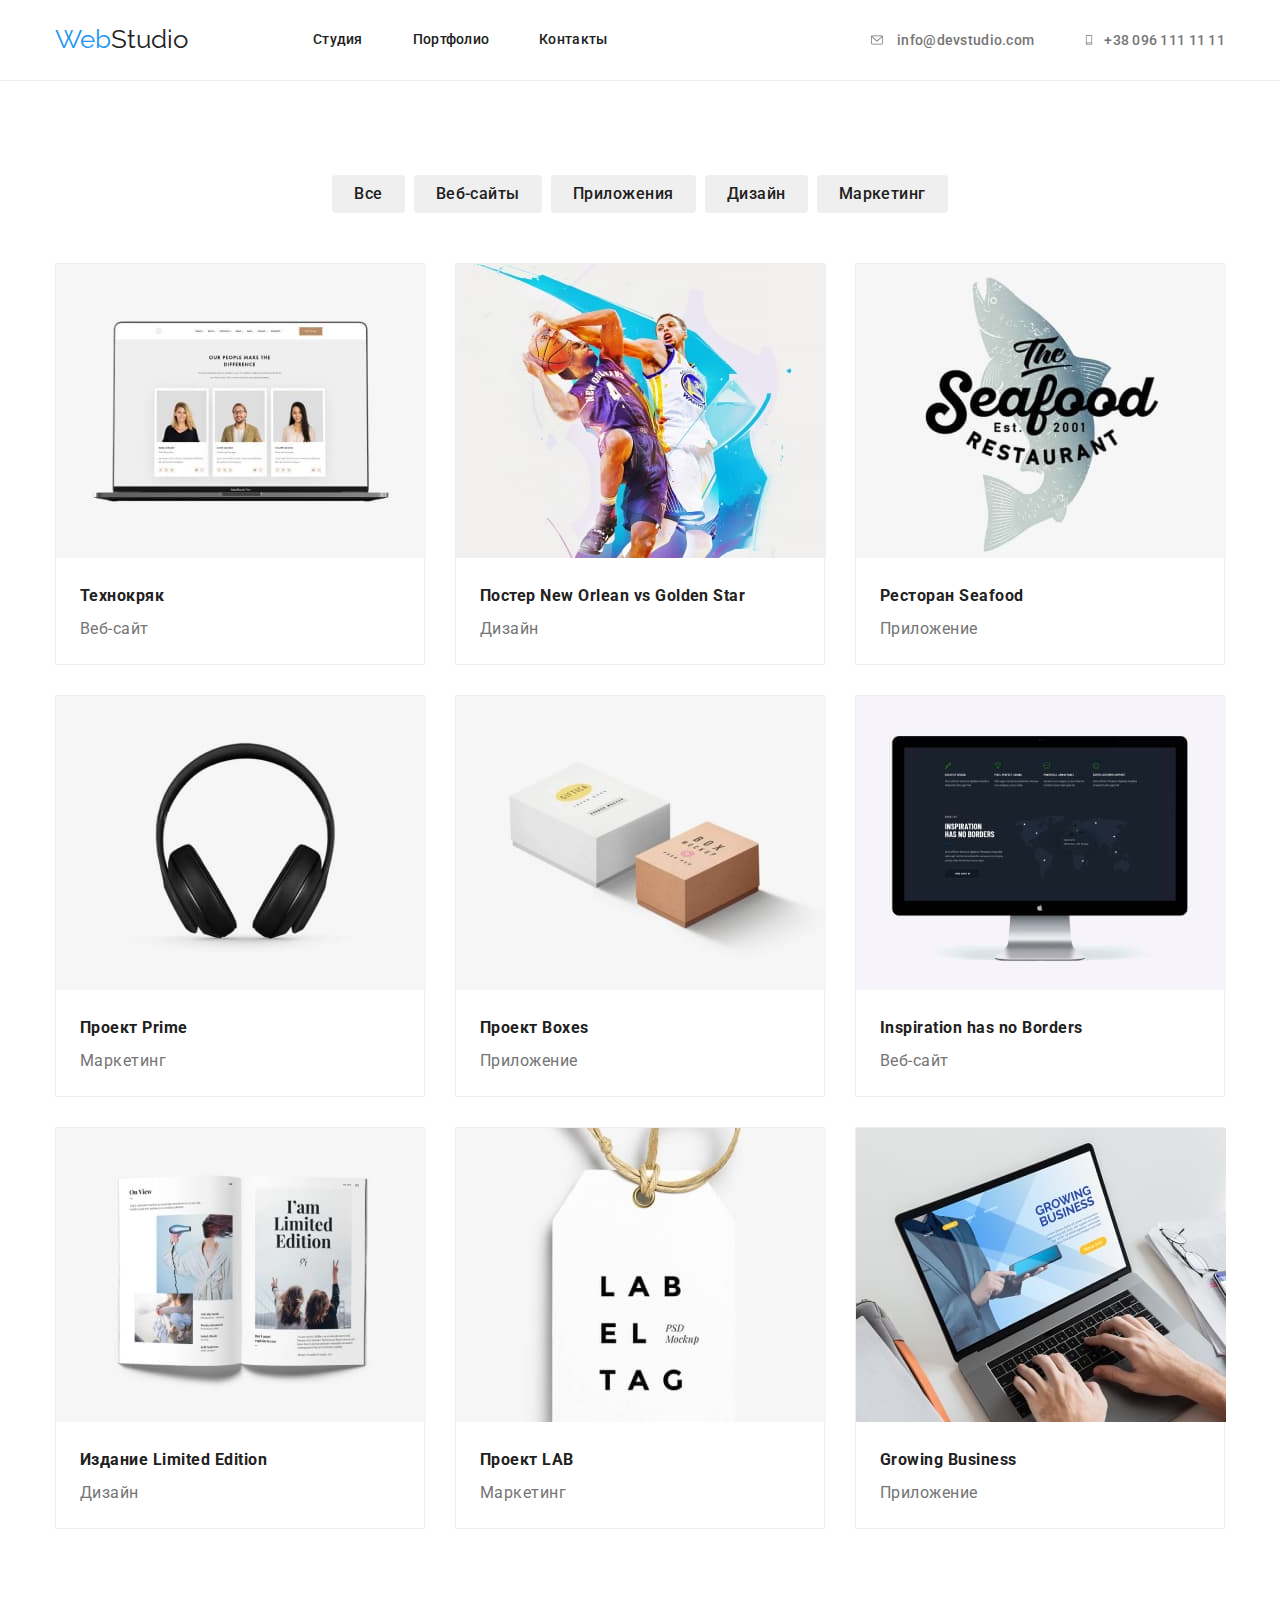
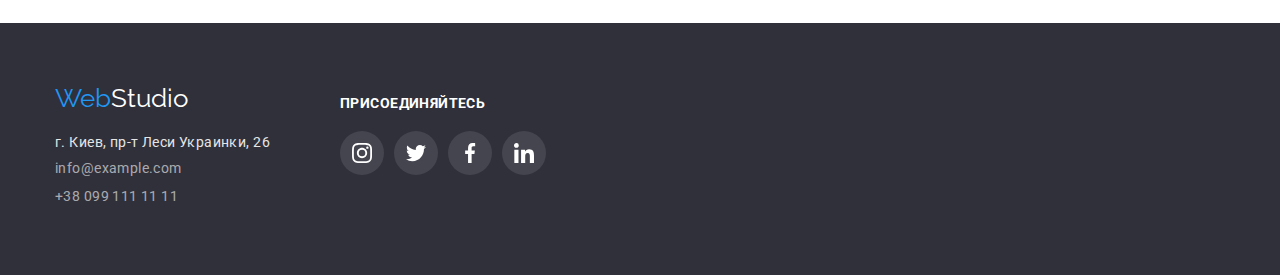
==== portfolio.html @ 3c3ad816 "hw-5 start" ====
<!DOCTYPE html>
<html lang="ru">
  <head>
    <meta charset="UTF-8" />
    <meta name="viewport" content="width=, initial-scale=1.0" />
    <title>WebStudio</title>
    <link rel="preconnect" href="https://fonts.gstatic.com" />
    <link
      href="https://fonts.googleapis.com/css2?family=Raleway:wght@700&family=Roboto:wght@400;500;700;900&display=swap"
      rel="stylesheet"
    />
    <link
      rel="stylesheet"
      href="https://cdnjs.cloudflare.com/ajax/libs/modern-normalize/1.0.0/modern-normalize.min.css"
    />
    <link rel="stylesheet" href="./css/style.css" />
  </head>

  <body>
    <header>
      <div class="container">
        <nav class="header-nav">
          <a class="logo" href="./">Web<span class="studio">Studio</span></a>
          <ul class="header-links">
            <li class="nav-item"><a href="./index.html">Студия</a></li>
            <li class="nav-item"><a href="./portfolio.html">Портфолио</a></li>
            <li class="nav-item"><a href="#footer-ancor">Контакты</a></li>
          </ul>

          <!-- fedback -->
          <ul class="header-contacts">
            <li>
              <a
                class="header-fedback"
                href="mailto:info@devstudio.com"
                lang="en"
                ><svg class="envelope-icon" height="12" width="16">
                  <use
                    href="./optim-svg/symbol-defs.svg#icon-envelope"
                  ></use></svg
                >info@devstudio.com</a
              >
            </li>
            <li>
              <a class="header-fedback" href="tel:+380961111111"
                ><svg class="smarphone-icon" height="16" width="10">
                  <use
                    href="./optim-svg/symbol-defs.svg#icon-smartphone"
                  ></use></svg
                >+38 096 111 11 11</a
              >
            </li>
          </ul>
        </nav>
      </div>
    </header>

    <main class="hero">
      <section class="portfolio-filter">
        <div class="container">
          <h1 class="invisible">Портфолио</h1>
          <ul class="filter-butons">
            <li class="button-item"><button type="button">Все</button></li>
            <li class="button-item">
              <button type="button">Веб-сайты</button>
            </li>
            <li class="button-item">
              <button type="button">Приложения</button>
            </li>
            <li class="button-item"><button type="button">Дизайн</button></li>
            <li class="button-item">
              <button type="button">Маркетинг</button>
            </li>
          </ul>
        </div>

        <!-- portfolio-items -->
        <div class="container">
          <ul class="portfolio-items">
            <li class="galeria-images">
              <a href="">
                <img
                  src="./pf-images/img1.jpg"
                  width="370"
                  alt="Открытый ноутбук"
                />
                <div class="foto-discription">
                  <h3>Технокряк</h3>
                  <p>Веб-сайт</p>
                </div>
              </a>
            </li>
            <li class="galeria-images">
              <a href="">
                <img
                  src="./pf-images/img2.jpg"
                  width="370"
                  alt="два баскитболистя с мячом"
                />
                <div class="foto-discription">
                  <h3>Постер New Orlean vs Golden Star</h3>
                  <p>Дизайн</p>
                </div>
              </a>
            </li>
            <li class="galeria-images">
              <a href="">
                <img
                  src="./pf-images/img3.jpg"
                  width="370"
                  alt="логотип ресторана "
                />
                <div class="foto-discription">
                  <h3>Ресторан Seafood</h3>
                  <p>Приложение</p>
                </div>
              </a>
            </li>
            <li class="galeria-images">
              <a href="">
                <img src="./pf-images/img4.jpg" width="370" alt="наушники" />
                <div class="foto-discription">
                  <h3>Проект Prime</h3>
                  <p>Маркетинг</p>
                </div>
              </a>
            </li>
            <li class="galeria-images">
              <a href="">
                <img
                  src="./pf-images/img5.jpg"
                  width="370"
                  alt="большая и маленькая
            коробки"
                />
                <div class="foto-discription">
                  <h3>Проект Boxes</h3>
                  <p>Приложение</p>
                </div>
              </a>
            </li>
            <li class="galeria-images">
              <a href="">
                <img src="./pf-images/img6.jpg" width="370" alt="монитор" />
                <div class="foto-discription">
                  <h3>Inspiration has no Borders</h3>
                  <p>Веб-сайт</p>
                </div>
              </a>
            </li>
            <li class="galeria-images">
              <a href="">
                <img src="./pf-images/img7.jpg" width="370" alt="книга" />
                <div class="foto-discription">
                  <h3>Издание Limited Edition</h3>
                  <p>Дизайн</p>
                </div>
              </a>
            </li>
            <li class="galeria-images">
              <a href="">
                <img src="./pf-images/img8.jpg" width="370" alt="бирка" />
                <div class="foto-discription">
                  <h3>Проект LAB</h3>
                  <p>Маркетинг</p>
                </div>
              </a>
            </li>
            <li class="galeria-images">
              <a href="">
                <img
                  src="./pf-images/img9.jpg"
                  width="370"
                  alt="робота за компютером"
                />
                <div class="foto-discription">
                  <h3>Growing Business</h3>
                  <p>Приложение</p>
                </div>
              </a>
            </li>
          </ul>
        </div>
      </section>
    </main>

    <footer>
      <div class="container footer-container">
        <div class="footer-contacts-container">
          <a class="logo-footer" href="./"
            >Web<span class="logo-color">Studio</span></a
          >

          <ul class="footer-fedback">
            <li class="footer-item">
              <address>г. Киев, пр-т Леси Украинки, 26</address>
            </li>
            <li class="footer-item">
              <a href="mailto:info@example.com">info@example.com</a>
            </li>
            <li class="footer-item phone">
              <a href="tel:+380991111111">+38 099 111 11 11</a>
            </li>
          </ul>
        </div>
        <div class="social-container">
          <h3>присоединяйтесь</h3>
          <ul class="footer-socials">
            <li class="social-item">
              <a href="http://www.instagram.com/">
                <div class="social-background">
                  <svg class="footer-icon">
                    <use
                      href="./optim-svg/symbol-defs.svg#icon-instagram"
                    ></use>
                  </svg>
                </div>
              </a>
            </li>
            <li class="social-item">
              <a href="http://twitter.com/?lang=uk">
                <div class="social-background">
                  <svg class="footer-icon">
                    <use href="./optim-svg/symbol-defs.svg#icon-twitter"></use>
                  </svg>
                </div>
              </a>
            </li>
            <li class="social-item">
              <a href="http://facebook.com/">
                <div class="social-background">
                  <svg class="footer-icon">
                    <use href="./optim-svg/symbol-defs.svg#icon-facebook"></use>
                  </svg>
                </div>
              </a>
            </li>
            <li class="social-item">
              <a href="https://www.linkedin.com/">
                <div class="social-background">
                  <svg class="footer-icon">
                    <use href="./optim-svg/symbol-defs.svg#icon-linkedin"></use>
                  </svg>
                </div>
              </a>
            </li>
          </ul>
        </div>
      </div>
    </footer>
  </body>
</html>
---- css/style.css ----
* {
  list-style: none;
  text-decoration: none;
  font-family: "Roboto", sans-serif;
}
/* #ffffff; основний білий колір*/
/* #E5E5E5; білий колір фону*/
/* #F5F4FA; темніший білий вторинний колір фону */
/* #2F303A; сірий фон футтера*/
/* #757575; сірий колір основного тексту*/
/* #212121; чорний колір заголовків та підзаголовків*/
/* #2196F3; блакитний колір акцетів*/

:root {
  --primary-white-color: #ffffff;
  --main-background-color: #e5e5e5;
  --second-background-color: #f5f4fa;
  --dark-background-color: #2f303a;

  --accent-color: #2196f3;

  --main-text-color: #757575;
  --title-text-color: #212121;
  --footer-tel-color: rgba(255, 255, 255, 0.6);
}
/* common */
.container {
  width: 1200px;
  margin-left: auto;
  margin-right: auto;
  padding: 0 15px;
}
h1,
h2,
h3,
p,
ul {
  margin-top: 0;
  margin-bottom: 0;
  padding-left: 0;
}
a {
  text-decoration: none;
  list-style: none;
}
body {
  font-family: Roboto, sans-serif;
  color: var(--main-text-color);
}
button {
  cursor: pointer;
  border-radius: 4px;
}
.invisible {
  position: absolute;
  width: 1px;
  height: 1px;
  margin: -1px;
  border: 0;
  padding: 0;
  white-space: nowrap;
  clip-path: inset(100%);
  clip: rect(0 0 0 0);
  overflow: hidden;
}
/*header logo */
.studio {
  color: var(--title-text-color);
  font-family: Raleway, sans-serif;
}
.logo {
  color: var(--accent-color);
  font-family: Raleway, sans-serif;
  font-size: 26px;
  line-height: 1.2;
  margin-right: 93px;
}
/* header */
header {
  background-color: var(--primary-white-color);
}

.header-nav,
.header-links,
.header-contacts {
  display: flex;
  align-items: center;
}

.header-nav .nav-item .header-fedback {
  padding-top: 32px;
  padding-bottom: 32px;
}

.header-fedback + .header-fedback {
  margin-left: 50px;
}
.header-fedback {
  display: flex;
  align-items: center;
  margin-left: auto;
  fill: var(--main-text-color);
}
.envelope-icon {
  height: 12px;
  width: 16px;
  margin-right: 10px;
}
.smarphone-icon {
  margin-right: 10px;
  height: 16px;
  width: 10px;
}

.header-links {
  padding: 32px;
  font-weight: 500;
  font-size: 14px;
  line-height: 1.14;
  letter-spacing: 0.02em;
  color: var(--title-text-color);
}
.header-links > .nav-item:not(:last-child) {
  margin-right: 50px;
}

.header-links a,
.header-contacts a {
  color: inherit;
}
.header-links a:focus,
.header-links a:hover,
.header-contacts a:focus,
.header-contacts a:hover {
  fill: var(--accent-color);
  color: var(--accent-color);
}
.header-contacts {
  margin-left: auto;
}
/* fedback */
.header-fedback {
  font-style: normal;
  font-weight: 500;
  font-size: 14px;
  line-height: 1.2;
  letter-spacing: 0.02em;
  margin-left: 50px;
  margin-right: auto;
}
.header-links .header-fedback {
  color: var(--main-text-color);
}
.header-links .header-fedback:hover {
  color: var(--accent-color);
}

/* footer */
.footer-container {
  display: flex;
}
.footer-contacts-container {
}
footer {
  background-color: var(--dark-background-color);
}

/* footer logo */
.logo-footer {
  margin-bottom: 20px;
  margin-top: 60px;
  font-size: 26px;
  line-height: 1.2;

  color: var(--accent-color);
  font-family: Raleway, sans-serif;
  display: inline-block;
}
.logo-color {
  color: var(--primary-white-color);
  font-family: Raleway, sans-serif;
}
.footer-fedback a {
  color: rgba(255, 255, 255, 0.6);
  font-size: 14px;
  line-height: 1.2;
  letter-spacing: 0.03em;
}
.footer-fedback .footer-item + .footer-item {
  margin-top: 9px;
}

footer address {
  color: var(--main-background-color);
  font-style: normal;
  font-weight: 400;
  font-size: 14px;
  line-height: 1.2;
  letter-spacing: 0.03em;
}
.social-container {
  margin-left: 70px;
  margin-top: 72px;
}
.social-container h3 {
  font-style: normal;
  font-weight: bold;
  font-size: 14px;
  line-height: 1.2;
  letter-spacing: 0.03em;
  text-transform: uppercase;

  color: var(--primary-white-color);

  letter-spacing: 0.03em;
}
.footer-socials {
  display: flex;
  flex-wrap: wrap;
  align-items: center;
  width: 206px;
  margin-bottom: 100px;
  padding-top: 20px;
}
.social-background:hover {
  background-color: var(--accent-color);
}
.footer-icon {
  display: flex;
  align-items: center;
  fill: var(--primary-white-color);
  width: 20px;
  height: 20px;
}
.social-background {
  background-color: rgba(255, 255, 255, 0.1);
  padding: 12px;
  border-radius: 50%;
}
.social-item:not(:last-child) {
  margin-right: 10px;
}
/* !!!index!!!*/

/* main section */
.h1-span {
  display: block;
}
.main-section {
  padding-top: 200px;
  padding-bottom: 200px;
  background-color: var(--dark-background-color);
  text-align: center;
  letter-spacing: 0.06em;
}
.overlay {
  max-width: 1600px;
  height: 600px;
  margin-left: auto;
  margin-right: auto;
  outline: 1px solid black;
  background-image: url("../optim-backgrounds/overlay\ .jpg");
  background-color: linear-gradient(rgba(47, 48, 58, 0.4));
  background-repeat: no-repeat;
  background-position: center;
  background-size: cover;
}

.main-section h1 {
  width: 696px;
  color: var(--primary-white-color);
  font-weight: 900;
  font-size: 44px;
  line-height: 1.4;
  text-transform: uppercase;
  padding: 0;
  align-items: center;
  margin: 0 auto;
}
/* order a service */
.main-section button {
  background-color: var(--accent-color);
  color: var(--primary-white-color);
  font-size: 16px;
  line-height: 1.8;
  align-items: center;
  text-align: center;
  letter-spacing: 0.06em;
}
.order-button {
  margin-top: 30px;
  padding: 10px 32px;
  font-weight: bold;
  font-size: 16px;
  line-height: 1.8;
  letter-spacing: 0.06em;
}

/* наши приимущества */
.advantages-icon {
  background-color: var(--second-background-color);
  border-radius: 4px;
  padding: 25px 100px;
}
.advantages-icon svg {
  width: 70px;
  height: 70px;
}

.advantages {
  display: flex;
}

.advantages .item + .item {
  margin-left: 30px;
}
.main-discription {
  padding-top: 94px;
  padding-bottom: 94px;
}
.advantages-title {
  margin-top: 30px;
}

.work-images {
  display: flex;
}
.main-discription,
.main-images {
  background-color: var(--primary-white-color);
}
.main-discription h3 {
  color: var(--title-text-color);
  font-weight: 700;
  font-size: 14px;
  line-height: 1.2;
  letter-spacing: 0.03em;
  text-transform: uppercase;
}
.main-discription p {
  color: var(--main-text-color);
  font-size: 14px;
  line-height: 1.7;
  letter-spacing: 0.03em;
}
.advantages-title {
  margin-bottom: 10px;
}

/* work */
.main-images {
  padding-bottom: 94px;
}
.main-images h2 {
  margin-bottom: 50px;
  font-weight: 700;
  font-size: 36px;
  line-height: 1.16;
  text-align: center;
  letter-spacing: 0.03em;

  color: var(--title-text-color);
}
.work-images .item + .item {
  margin-left: 30px;
}

.team-images {
  background-color: var(--second-background-color);
  padding: 94px 0;
}
.team-images h2 {
  color: var(--title-text-color);
  font-weight: 700;
  font-size: 36px;
  line-height: 1.2;
  letter-spacing: 0.03em;
  text-align: center;
  margin-bottom: 50px;
}
/* team */
.team-images h3 {
  color: var(--title-text-color);
  font-weight: 500;
  font-size: 16px;
  line-height: 1.2;
  letter-spacing: 0.03em;
  margin-top: 30px;
}
.team-images p {
  color: var(--main-text-color);
  font-size: 16px;
  line-height: 1.2;
  letter-spacing: 0.03em;
}
.team-units {
  display: flex;
}
.team-units .team-item + .team-item {
  margin-left: 30px;
}
.team-item {
  text-align: center;
  background-color: var(--primary-white-color);
}
.social {
  display: flex;
  fill: #afb1b8;
  padding: 12px;
  border-radius: 50%;
}
.socials {
  display: flex;
  justify-content: center;
  align-items: center;
  padding: 28px 0 42px;
}

.social-radius:not(:last-child) {
  margin-right: 10px;
}
.social-icons {
  height: 20px;
  width: 20px;
}
.social:hover,
.social-radius:hover,
.social-radius:focus {
  background-color: var(--accent-color);
  fill: var(--primary-white-color);
  border-color: var(--accent-color);
}
.link-1,
.link-2,
.link-3 {
  margin-right: 10px;
}

.team-images p {
  margin-top: 10px;
}
/* Постійні клієнти */
.customers {
  display: inline-flex;
  justify-content: center;
  align-items: center;
  margin-bottom: 94px;
}

.partner-logotyp + .partner-logotyp {
  margin-left: 30px;
}
.logotyp {
  display: inline-block;
}

.logotyp {
  box-sizing: border-box;
  height: 90px;
  width: 170px;
  border-radius: 4px;
  border: 1px solid #afb1b8;
  fill: #afb1b8;
}
.logo-1 {
  padding: 20px 63px;
}
.logo-2 {
  padding: 19px 65px;
}
.logo-3 {
  padding: 24px 64px;
}
.logo-4 {
  padding: 24px 45px;
}
.logo-5 {
  padding: 22px 55px;
}
.logo-6 {
  padding: 22px 40px;
}
.logotyp:hover,
.logotyp:focus {
  fill: #2196f3;
  border: 1px solid #2196f3;
}
.regular-customers {
  color: var(--title-text-color);
  font-weight: 700;
  font-size: 36px;
  line-height: 1.2;
  letter-spacing: 0.03em;
  text-align: center;
  margin-bottom: 50px;
  margin-top: 94px;
}
.regular-customers h2 {
  margin-bottom: 50px;
  font-weight: 600;
  font-size: 36px;
  line-height: 1.2;
  text-align: center;
  letter-spacing: 0.03em;
}
/*  portfolio */

.filter-butons {
  display: flex;
  align-items: center;
  margin-bottom: 50px;
  justify-content: center;
}
.filter-butons button {
  padding: 6px 22px;
  border: 0px;
}
.button-item + .button-item {
  margin-left: 9px;
}
.button-item:focus,
.button-item:hover {
  box-shadow: 0px 3px 1px rgba(0, 0, 0, 0.1), 0px 1px 2px rgba(0, 0, 0, 0.08),
    0px 2px 2px rgba(0, 0, 0, 0.12);
}
.galeria-images {
  display: flex;
  align-items: center;
}
.hero {
  background-color: var(--primary-white-color);
  padding: 94px 0;
  border-top: 1px solid #ececec;
}
.portfolio-filter button {
  color: var(--title-text-color);
  font-weight: 500;
  font-size: 16px;
  line-height: 1.6;
  letter-spacing: 0.03em;
}
.portfolio-filter button:focus,
.portfolio-filter button:hover {
  background-color: var(--accent-color);
  color: var(--primary-white-color);
}
/* portfolio-items */
.portfolio-items h3 {
  color: var(--title-text-color);
  font-weight: 700;
  font-size: 16px;
  line-height: 1.8;
  letter-spacing: 0.03em;
}
.portfolio-items p {
  color: var(--main-text-color);
  font-weight: 400;
  font-size: 16px;
  line-height: 1.8;
  letter-spacing: 0.03em;
}
.portfolio-items {
  display: flex;
  flex-wrap: wrap;
}
.galeria-images {
  border: 1px solid #eeeeee;
  width: 370px;
  margin-right: 30px;
  margin-bottom: 30px;
}
.galeria-images:hover,
.galeria-images:focus {
  box-shadow: 0px 1px 1px rgba(0, 0, 0, 0.12), 0px 4px 4px rgba(0, 0, 0, 0.06),
    1px 4px 6px rgba(0, 0, 0, 0.16);
}
.galeria-images:nth-child(3n) {
  margin-right: 0;
}
.galeria-images:nth-last-child(-n + 3) {
  margin-bottom: 0px;
}
.foto-discription {
  padding: 20px 24px;
}
.foto-discription h3 {
  margin-bottom: 4px;
}
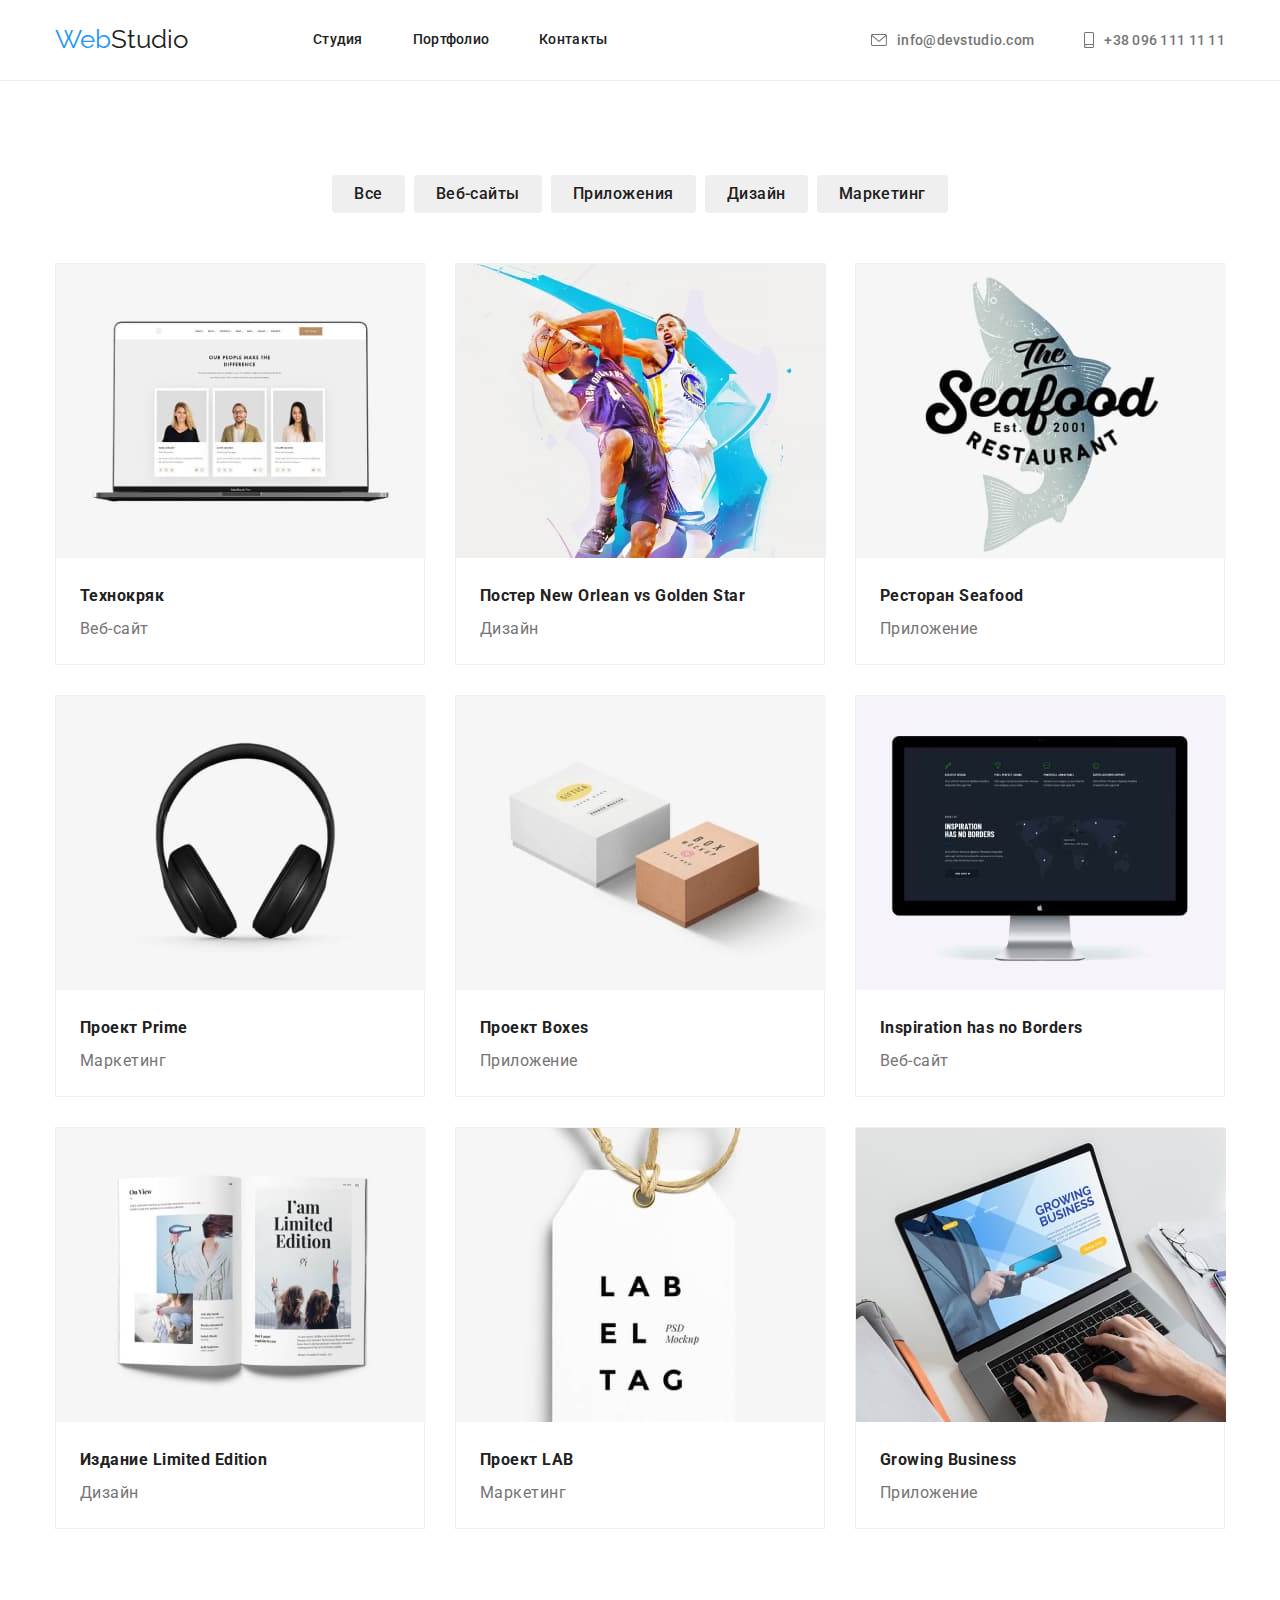
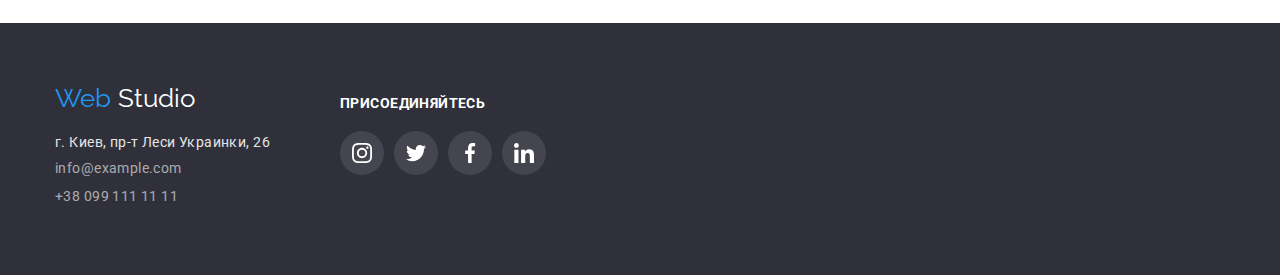
==== commit f6340480: "start home work 5 fixed" ====
--- a/portfolio.html
+++ b/portfolio.html
@@ -30,25 +30,20 @@
           <!-- fedback -->
           <ul class="header-contacts">
             <li>
-              <a
-                class="header-fedback"
-                href="mailto:info@devstudio.com"
-                lang="en"
-                ><svg class="envelope-icon" height="12" width="16">
-                  <use
-                    href="./optim-svg/symbol-defs.svg#icon-envelope"
-                  ></use></svg
-                >info@devstudio.com</a
-              >
+              <a class="header-fedback" href="mailto:info@devstudio.com">
+                <svg class="envelope-icon" height="12" width="16">
+                  <use href="./optim-svg/symbol-defs.svg#icon-envelope"></use>
+                </svg>
+                info@devstudio.com
+              </a>
             </li>
             <li>
-              <a class="header-fedback" href="tel:+380961111111"
-                ><svg class="smarphone-icon" height="16" width="10">
-                  <use
-                    href="./optim-svg/symbol-defs.svg#icon-smartphone"
-                  ></use></svg
-                >+38 096 111 11 11</a
-              >
+              <a class="header-fedback" href="tel:+380961111111">
+                <svg class="smarphone-icon" height="16" width="10">
+                  <use href="./optim-svg/symbol-defs.svg#icon-smartphone"></use>
+                </svg>
+                +38 096 111 11 11
+              </a>
             </li>
           </ul>
         </nav>
@@ -95,7 +90,7 @@
                 <img
                   src="./pf-images/img2.jpg"
                   width="370"
-                  alt="два баскитболистя с мячом"
+                  alt="два баскетболиста с мячом"
                 />
                 <div class="foto-discription">
                   <h3>Постер New Orlean vs Golden Star</h3>
@@ -130,8 +125,7 @@
                 <img
                   src="./pf-images/img5.jpg"
                   width="370"
-                  alt="большая и маленькая
-            коробки"
+                  alt="большая и маленькая коробки"
                 />
                 <div class="foto-discription">
                   <h3>Проект Boxes</h3>
@@ -187,19 +181,19 @@
     <footer>
       <div class="container footer-container">
         <div class="footer-contacts-container">
-          <a class="logo-footer" href="./"
-            >Web<span class="logo-color">Studio</span></a
-          >
-
+          <a class="logo-footer" href="./">
+            Web
+            <span class="logo-color"> Studio </span>
+          </a>
           <ul class="footer-fedback">
             <li class="footer-item">
               <address>г. Киев, пр-т Леси Украинки, 26</address>
             </li>
             <li class="footer-item">
-              <a href="mailto:info@example.com">info@example.com</a>
+              <a href="mailto:info@example.com"> info@example.com </a>
             </li>
             <li class="footer-item phone">
-              <a href="tel:+380991111111">+38 099 111 11 11</a>
+              <a href="tel:+380991111111"> +38 099 111 11 11 </a>
             </li>
           </ul>
         </div>
--- a/css/style.css
+++ b/css/style.css
@@ -91,8 +91,7 @@
   padding-top: 32px;
   padding-bottom: 32px;
 }
-
-.header-fedback + .header-fedback {
+.nav-item .header-fedback + .header-fedback {
   margin-left: 50px;
 }
 .header-fedback {
@@ -102,8 +101,6 @@
   fill: var(--main-text-color);
 }
 .envelope-icon {
-  height: 12px;
-  width: 16px;
   margin-right: 10px;
 }
 .smarphone-icon {
@@ -222,6 +219,7 @@
   margin-bottom: 100px;
   padding-top: 20px;
 }
+.social-background:focus,
 .social-background:hover {
   background-color: var(--accent-color);
 }
@@ -249,7 +247,6 @@
 .main-section {
   padding-top: 200px;
   padding-bottom: 200px;
-  background-color: var(--dark-background-color);
   text-align: center;
   letter-spacing: 0.06em;
 }
@@ -259,8 +256,13 @@
   margin-left: auto;
   margin-right: auto;
   outline: 1px solid black;
-  background-image: url("../optim-backgrounds/overlay\ .jpg");
-  background-color: linear-gradient(rgba(47, 48, 58, 0.4));
+
+  background-image: linear-gradient(
+      to right,
+      rgba(0, 0, 0),
+      rgba(38, 38, 43, 0.4)
+    ),
+    url("../optim-backgrounds/overlay\ .jpg");
   background-repeat: no-repeat;
   background-position: center;
   background-size: cover;
@@ -424,6 +426,7 @@
   width: 20px;
 }
 .social:hover,
+.social:focus,
 .social-radius:hover,
 .social-radius:focus {
   background-color: var(--accent-color);
@@ -569,8 +572,15 @@
   margin-right: 30px;
   margin-bottom: 30px;
 }
-.galeria-images:hover,
-.galeria-images:focus {
+/* ховає обводку при фокусі в галереї */
+/* .galeria-images:active,
+:hover,
+:focus {
+  outline: 0;
+  outline-offset: 0;
+} */
+.galeria-images a:focus,
+.galeria-images a:hover {
   box-shadow: 0px 1px 1px rgba(0, 0, 0, 0.12), 0px 4px 4px rgba(0, 0, 0, 0.06),
     1px 4px 6px rgba(0, 0, 0, 0.16);
 }
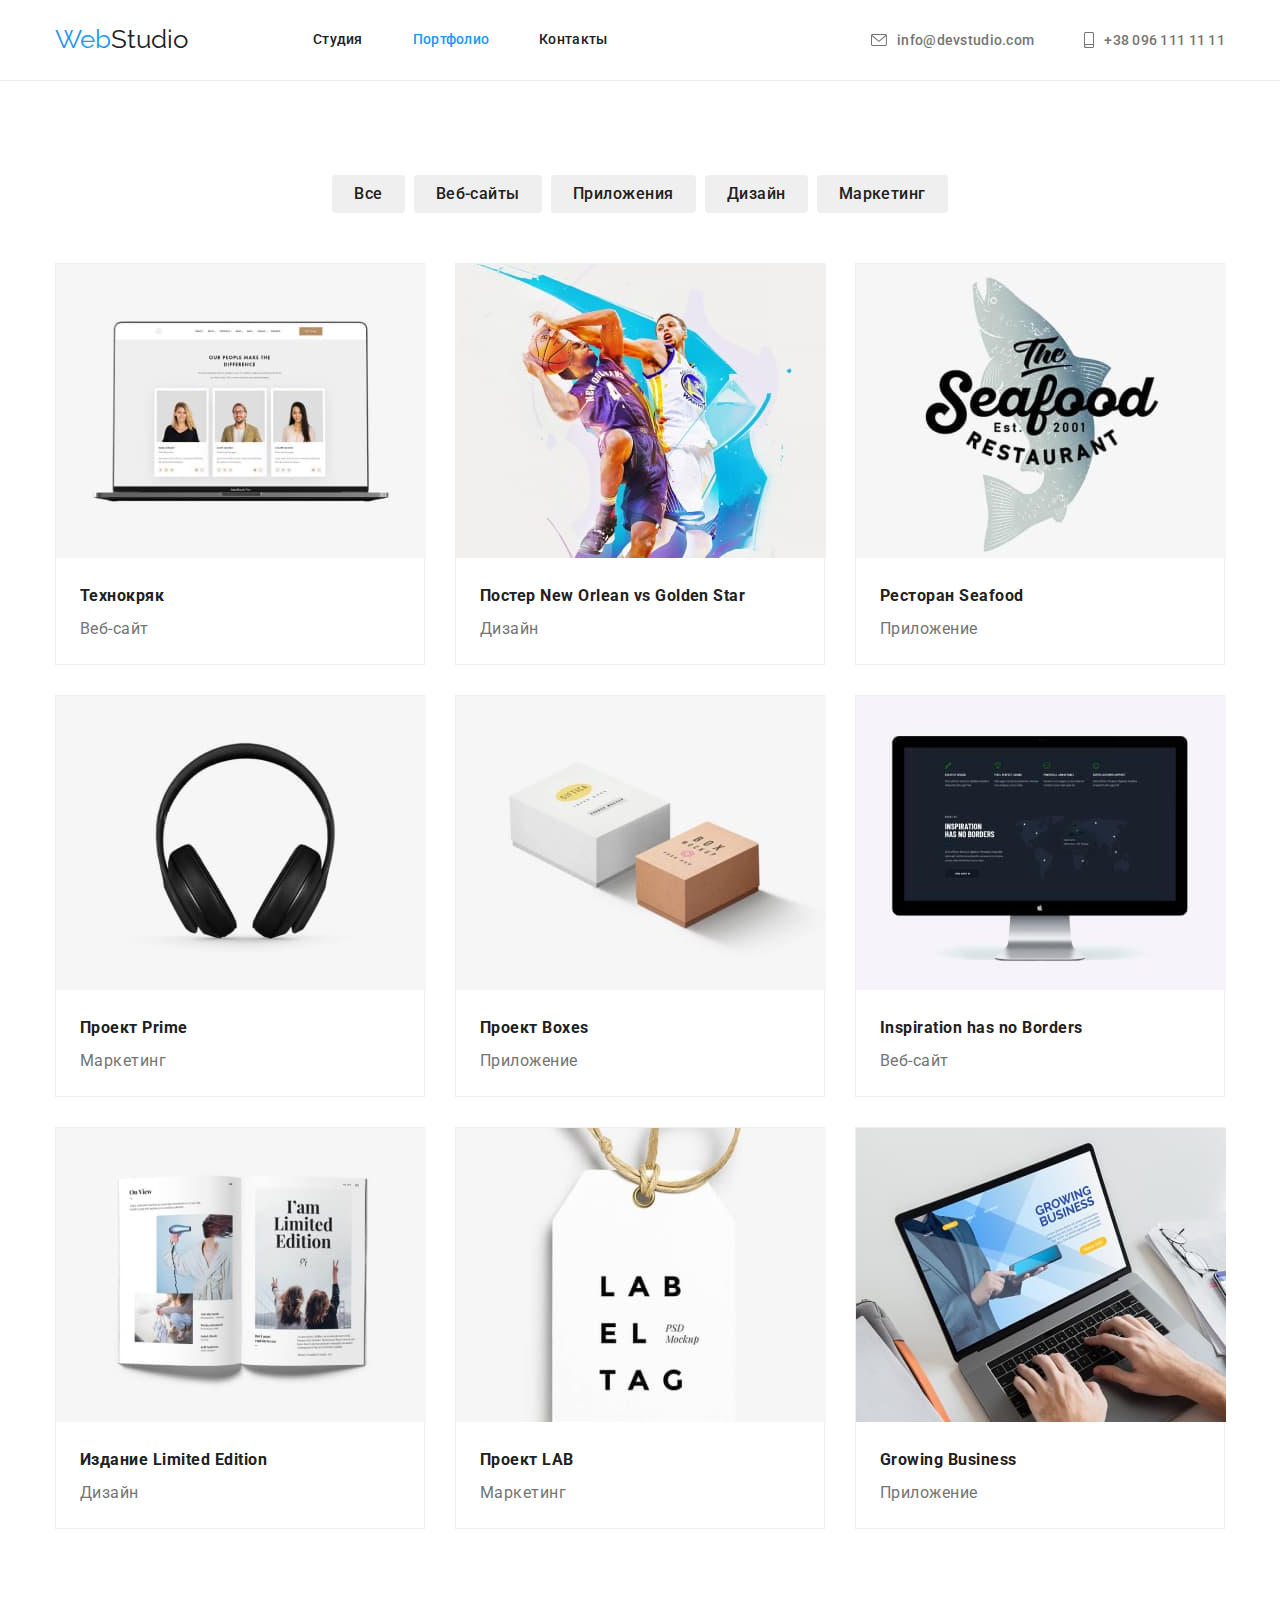
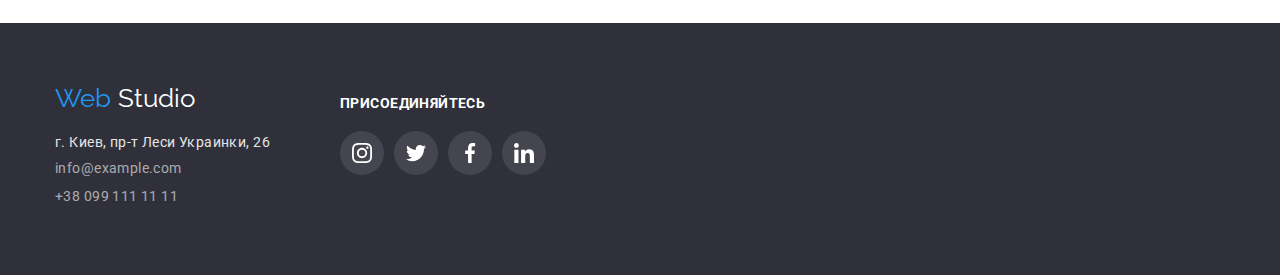
==== commit b0efb330: "hw 5 header header ansmation" ====
--- a/portfolio.html
+++ b/portfolio.html
@@ -22,9 +22,15 @@
         <nav class="header-nav">
           <a class="logo" href="./">Web<span class="studio">Studio</span></a>
           <ul class="header-links">
-            <li class="nav-item"><a href="./index.html">Студия</a></li>
-            <li class="nav-item"><a href="./portfolio.html">Портфолио</a></li>
-            <li class="nav-item"><a href="#footer-ancor">Контакты</a></li>
+            <li class="nav-item">
+              <a class="header-link" href="./index.html">Студия</a>
+            </li>
+            <li class="nav-item curent-link">
+              <a class="header-link" href="./portfolio.html">Портфолио</a>
+            </li>
+            <li class="nav-item">
+              <a class="header-link" href="#footer-ancor">Контакты</a>
+            </li>
           </ul>
 
           <!-- fedback -->
@@ -201,7 +207,7 @@
           <h3>присоединяйтесь</h3>
           <ul class="footer-socials">
             <li class="social-item">
-              <a href="http://www.instagram.com/">
+              <a class="footer-accent" href="http://www.instagram.com/">
                 <div class="social-background">
                   <svg class="footer-icon">
                     <use
@@ -212,7 +218,7 @@
               </a>
             </li>
             <li class="social-item">
-              <a href="http://twitter.com/?lang=uk">
+              <a class="footer-accent" href="http://twitter.com/?lang=uk">
                 <div class="social-background">
                   <svg class="footer-icon">
                     <use href="./optim-svg/symbol-defs.svg#icon-twitter"></use>
@@ -221,7 +227,7 @@
               </a>
             </li>
             <li class="social-item">
-              <a href="http://facebook.com/">
+              <a class="footer-accent" href="http://facebook.com/">
                 <div class="social-background">
                   <svg class="footer-icon">
                     <use href="./optim-svg/symbol-defs.svg#icon-facebook"></use>
@@ -230,7 +236,7 @@
               </a>
             </li>
             <li class="social-item">
-              <a href="https://www.linkedin.com/">
+              <a class="footer-accent" href="https://www.linkedin.com/">
                 <div class="social-background">
                   <svg class="footer-icon">
                     <use href="./optim-svg/symbol-defs.svg#icon-linkedin"></use>
--- a/css/style.css
+++ b/css/style.css
@@ -22,6 +22,9 @@
   --main-text-color: #757575;
   --title-text-color: #212121;
   --footer-tel-color: rgba(255, 255, 255, 0.6);
+
+  --animation-duration: 250ms;
+  --animation-type: linear;
 }
 /* common */
 .container {
@@ -63,6 +66,11 @@
   clip: rect(0 0 0 0);
   overflow: hidden;
 }
+
+/* header */
+header {
+  background-color: var(--primary-white-color);
+}
 /*header logo */
 .studio {
   color: var(--title-text-color);
@@ -75,10 +83,6 @@
   line-height: 1.2;
   margin-right: 93px;
 }
-/* header */
-header {
-  background-color: var(--primary-white-color);
-}
 
 .header-nav,
 .header-links,
@@ -88,12 +92,36 @@
 }
 
 .header-nav .nav-item .header-fedback {
-  padding-top: 32px;
-  padding-bottom: 32px;
+  padding: 52px 0;
 }
 .nav-item .header-fedback + .header-fedback {
   margin-left: 50px;
 }
+.header-link {
+  position: relative;
+  padding: 32px 0;
+}
+.header-link::after {
+  content: "";
+  position: absolute;
+  display: block;
+  width: 100%;
+  bottom: 0;
+  left: 0;
+  border-radius: 2px;
+  height: 4px;
+  opacity: 0;
+  transition: opacity var(--animation-duration) var(--animation-type);
+  background-color: var(--accent-color);
+}
+
+.header-link:hover::after {
+  opacity: 1;
+}
+.curent-link {
+  color: var(--accent-color);
+}
+
 .header-fedback {
   display: flex;
   align-items: center;
@@ -116,6 +144,7 @@
   line-height: 1.14;
   letter-spacing: 0.02em;
   color: var(--title-text-color);
+  transition: color var(--animation-duration) var(--animation-type);
 }
 .header-links > .nav-item:not(:last-child) {
   margin-right: 50px;
@@ -131,6 +160,7 @@
 .header-contacts a:hover {
   fill: var(--accent-color);
   color: var(--accent-color);
+  transition: color var(--animation-duration) var(--animation-type);
 }
 .header-contacts {
   margin-left: auto;
@@ -145,19 +175,12 @@
   margin-left: 50px;
   margin-right: auto;
 }
-.header-links .header-fedback {
-  color: var(--main-text-color);
-}
-.header-links .header-fedback:hover {
-  color: var(--accent-color);
-}
 
 /* footer */
 .footer-container {
   display: flex;
 }
-.footer-contacts-container {
-}
+
 footer {
   background-color: var(--dark-background-color);
 }
@@ -168,7 +191,6 @@
   margin-top: 60px;
   font-size: 26px;
   line-height: 1.2;
-
   color: var(--accent-color);
   font-family: Raleway, sans-serif;
   display: inline-block;
@@ -206,9 +228,7 @@
   line-height: 1.2;
   letter-spacing: 0.03em;
   text-transform: uppercase;
-
   color: var(--primary-white-color);
-
   letter-spacing: 0.03em;
 }
 .footer-socials {
@@ -218,23 +238,25 @@
   width: 206px;
   margin-bottom: 100px;
   padding-top: 20px;
-}
-.social-background:focus,
-.social-background:hover {
-  background-color: var(--accent-color);
-}
-.footer-icon {
-  display: flex;
-  align-items: center;
-  fill: var(--primary-white-color);
-  width: 20px;
-  height: 20px;
 }
 .social-background {
   background-color: rgba(255, 255, 255, 0.1);
   padding: 12px;
   border-radius: 50%;
 }
+
+.footer-accent:hover .social-background,
+.footer-accent:focus .social-background {
+  background-color: var(--accent-color);
+}
+.footer-icon {
+  display: flex;
+  align-items: center;
+  fill: var(--primary-white-color);
+  width: 20px;
+  height: 20px;
+}
+
 .social-item:not(:last-child) {
   margin-right: 10px;
 }
@@ -256,10 +278,10 @@
   margin-left: auto;
   margin-right: auto;
   outline: 1px solid black;
-
+  background: #1d1d1c;
   background-image: linear-gradient(
       to right,
-      rgba(0, 0, 0),
+      rgba(47, 48, 58, 0.4),
       rgba(38, 38, 43, 0.4)
     ),
     url("../optim-backgrounds/overlay\ .jpg");
@@ -447,7 +469,6 @@
   display: inline-flex;
   justify-content: center;
   align-items: center;
-  margin-bottom: 94px;
 }
 
 .partner-logotyp + .partner-logotyp {
@@ -495,8 +516,8 @@
   line-height: 1.2;
   letter-spacing: 0.03em;
   text-align: center;
-  margin-bottom: 50px;
-  margin-top: 94px;
+  padding-bottom: 94px;
+  padding-top: 94px;
 }
 .regular-customers h2 {
   margin-bottom: 50px;
@@ -525,6 +546,9 @@
 .button-item:hover {
   box-shadow: 0px 3px 1px rgba(0, 0, 0, 0.1), 0px 1px 2px rgba(0, 0, 0, 0.08),
     0px 2px 2px rgba(0, 0, 0, 0.12);
+}
+.button-item {
+  transition: color var(--animation-duration) var(--animation-type);
 }
 .galeria-images {
   display: flex;
@@ -573,12 +597,12 @@
   margin-bottom: 30px;
 }
 /* ховає обводку при фокусі в галереї */
-/* .galeria-images:active,
+.galeria-images:active,
 :hover,
 :focus {
   outline: 0;
   outline-offset: 0;
-} */
+}
 .galeria-images a:focus,
 .galeria-images a:hover {
   box-shadow: 0px 1px 1px rgba(0, 0, 0, 0.12), 0px 4px 4px rgba(0, 0, 0, 0.06),
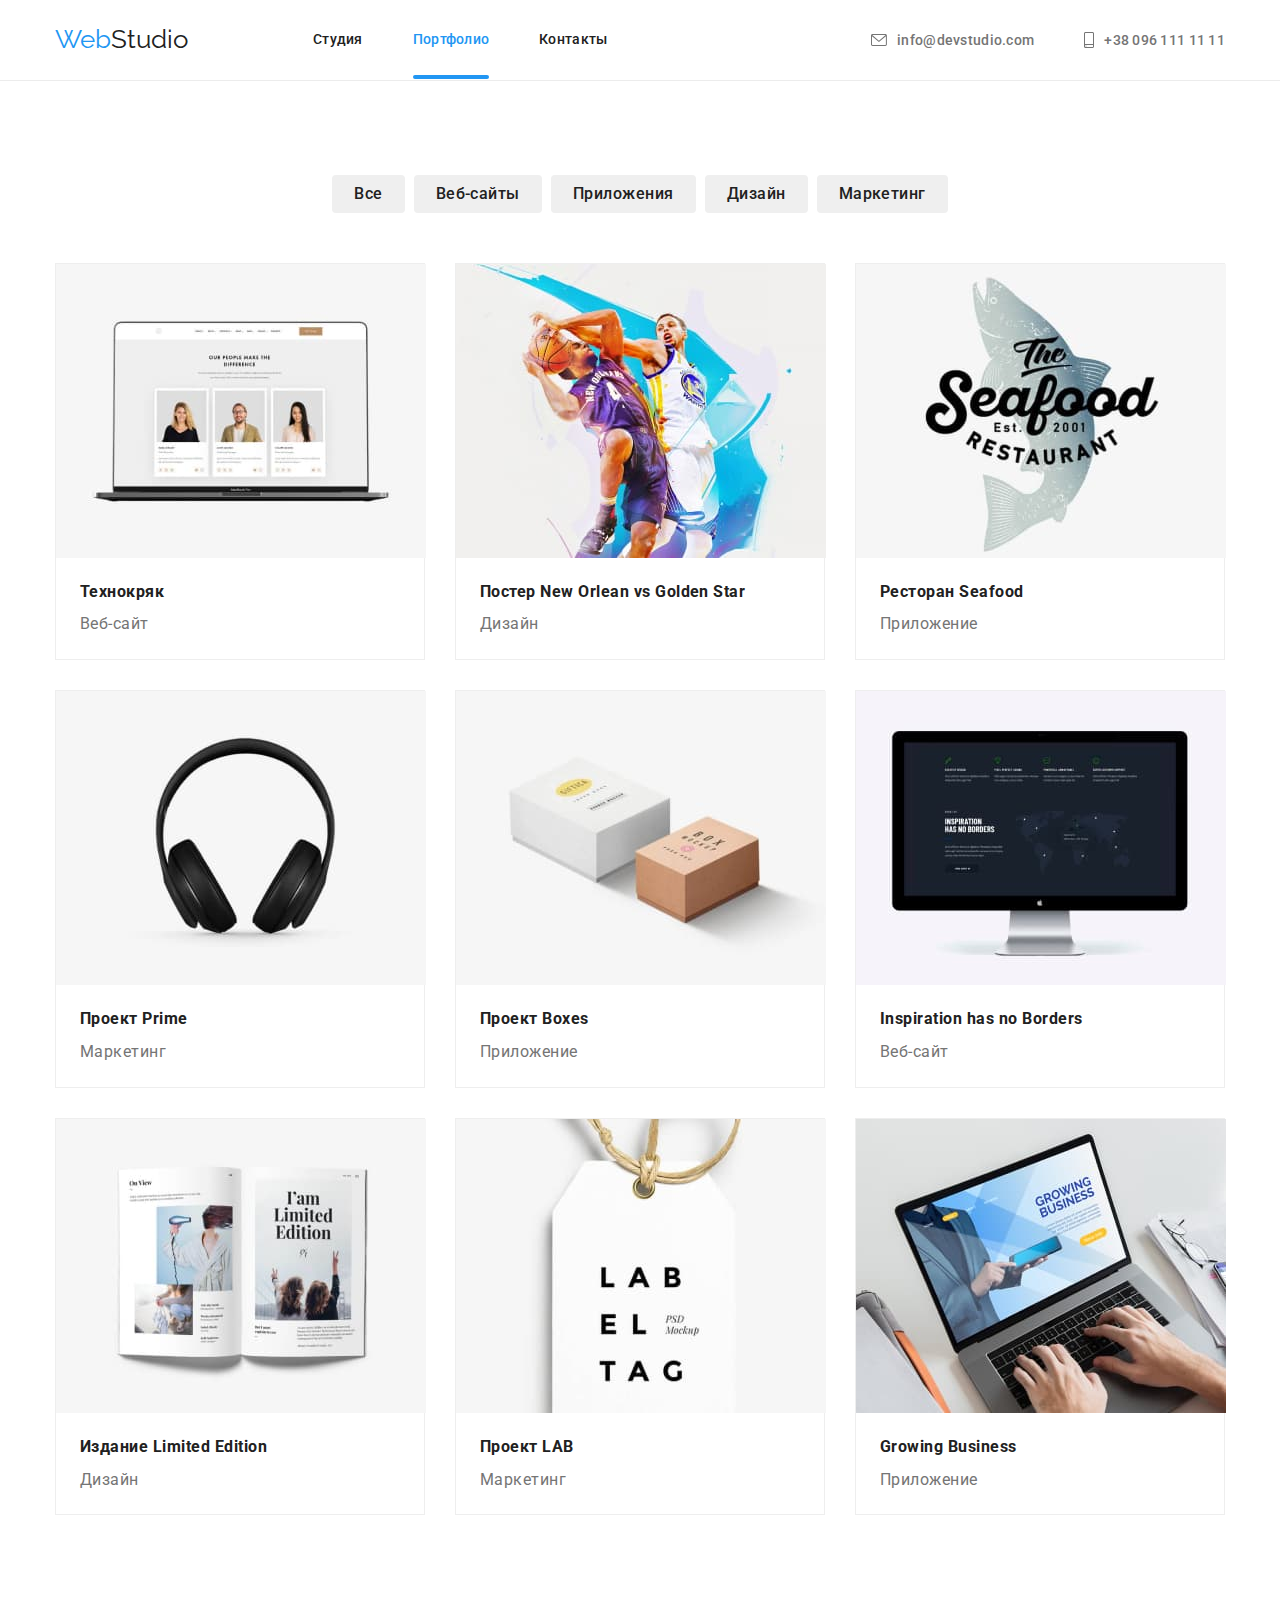
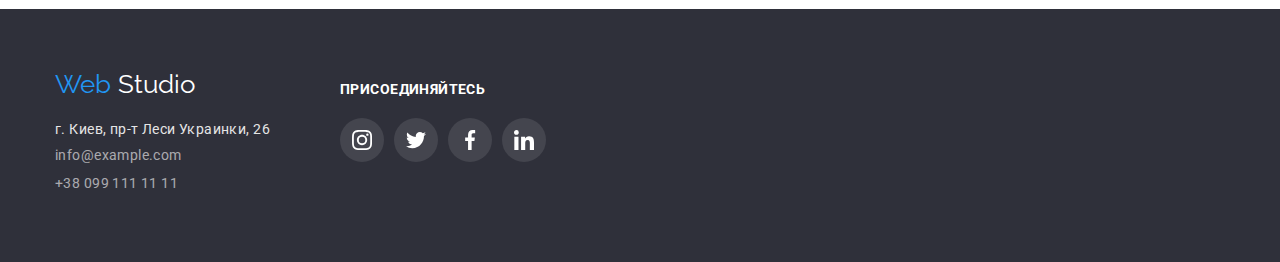
==== commit 8ed8eca4: "hw 5 alpha" ====
--- a/portfolio.html
+++ b/portfolio.html
@@ -80,11 +80,18 @@
           <ul class="portfolio-items">
             <li class="galeria-images">
               <a href="">
-                <img
-                  src="./pf-images/img1.jpg"
-                  width="370"
-                  alt="Открытый ноутбук"
-                />
+                <div class="galeria-images__thumb">
+                  <p>
+                    Технокряк это современная площадка распространения
+                    коронавируса. Компании используют эту платформу для
+                    цифрового шпионажа и атак на защищённые сервера конкурентов.
+                  </p>
+                  <img
+                    src="./pf-images/img1.jpg"
+                    width="370"
+                    alt="Открытый ноутбук"
+                  />
+                </div>
                 <div class="foto-discription">
                   <h3>Технокряк</h3>
                   <p>Веб-сайт</p>
@@ -93,11 +100,14 @@
             </li>
             <li class="galeria-images">
               <a href="">
-                <img
-                  src="./pf-images/img2.jpg"
-                  width="370"
-                  alt="два баскетболиста с мячом"
-                />
+                <div class="galeria-images__thumb">
+                  <p></p>
+                  <img
+                    src="./pf-images/img2.jpg"
+                    width="370"
+                    alt="двое баскетболистов с мячом"
+                  />
+                </div>
                 <div class="foto-discription">
                   <h3>Постер New Orlean vs Golden Star</h3>
                   <p>Дизайн</p>
@@ -106,11 +116,14 @@
             </li>
             <li class="galeria-images">
               <a href="">
-                <img
-                  src="./pf-images/img3.jpg"
-                  width="370"
-                  alt="логотип ресторана "
-                />
+                <div class="galeria-images__thumb">
+                  <p></p>
+                  <img
+                    src="./pf-images/img3.jpg"
+                    width="370"
+                    alt="логотип ресторана "
+                  />
+                </div>
                 <div class="foto-discription">
                   <h3>Ресторан Seafood</h3>
                   <p>Приложение</p>
@@ -119,7 +132,10 @@
             </li>
             <li class="galeria-images">
               <a href="">
-                <img src="./pf-images/img4.jpg" width="370" alt="наушники" />
+                <div class="galeria-images__thumb">
+                  <p></p>
+                  <img src="./pf-images/img4.jpg" width="370" alt="наушники" />
+                </div>
                 <div class="foto-discription">
                   <h3>Проект Prime</h3>
                   <p>Маркетинг</p>
@@ -128,11 +144,14 @@
             </li>
             <li class="galeria-images">
               <a href="">
-                <img
-                  src="./pf-images/img5.jpg"
-                  width="370"
-                  alt="большая и маленькая коробки"
-                />
+                <div class="galeria-images__thumb">
+                  <p></p>
+                  <img
+                    src="./pf-images/img5.jpg"
+                    width="370"
+                    alt="большая и маленькая коробки"
+                  />
+                </div>
                 <div class="foto-discription">
                   <h3>Проект Boxes</h3>
                   <p>Приложение</p>
@@ -141,7 +160,10 @@
             </li>
             <li class="galeria-images">
               <a href="">
-                <img src="./pf-images/img6.jpg" width="370" alt="монитор" />
+                <div class="galeria-images__thumb">
+                  <p></p>
+                  <img src="./pf-images/img6.jpg" width="370" alt="монитор" />
+                </div>
                 <div class="foto-discription">
                   <h3>Inspiration has no Borders</h3>
                   <p>Веб-сайт</p>
@@ -150,7 +172,10 @@
             </li>
             <li class="galeria-images">
               <a href="">
-                <img src="./pf-images/img7.jpg" width="370" alt="книга" />
+                <div class="galeria-images__thumb">
+                  <p></p>
+                  <img src="./pf-images/img7.jpg" width="370" alt="книга" />
+                </div>
                 <div class="foto-discription">
                   <h3>Издание Limited Edition</h3>
                   <p>Дизайн</p>
@@ -159,7 +184,10 @@
             </li>
             <li class="galeria-images">
               <a href="">
-                <img src="./pf-images/img8.jpg" width="370" alt="бирка" />
+                <div class="galeria-images__thumb">
+                  <p></p>
+                  <img src="./pf-images/img8.jpg" width="370" alt="бирка" />
+                </div>
                 <div class="foto-discription">
                   <h3>Проект LAB</h3>
                   <p>Маркетинг</p>
@@ -168,11 +196,14 @@
             </li>
             <li class="galeria-images">
               <a href="">
-                <img
-                  src="./pf-images/img9.jpg"
-                  width="370"
-                  alt="робота за компютером"
-                />
+                <div class="galeria-images__thumb">
+                  <p></p>
+                  <img
+                    src="./pf-images/img9.jpg"
+                    width="370"
+                    alt="робота за компютером"
+                  />
+                </div>
                 <div class="foto-discription">
                   <h3>Growing Business</h3>
                   <p>Приложение</p>
--- a/css/style.css
+++ b/css/style.css
@@ -50,7 +50,7 @@
   font-family: Roboto, sans-serif;
   color: var(--main-text-color);
 }
-button {
+.order-button {
   cursor: pointer;
   border-radius: 4px;
 }
@@ -114,7 +114,8 @@
   transition: opacity var(--animation-duration) var(--animation-type);
   background-color: var(--accent-color);
 }
-
+.curent-link .header-link::after,
+.header-link:focus::after,
 .header-link:hover::after {
   opacity: 1;
 }
@@ -243,6 +244,9 @@
   background-color: rgba(255, 255, 255, 0.1);
   padding: 12px;
   border-radius: 50%;
+  transition-property: background-color;
+  transition-duration: 250ms;
+  transition-timing-function: cubic-bezier(0.4, 0, 0.2, 1);
 }
 
 .footer-accent:hover .social-background,
@@ -388,7 +392,29 @@
 .work-images .item + .item {
   margin-left: 30px;
 }
-
+.item {
+  position: relative;
+  margin: 10px;
+  border-radius: 4px;
+  overflow: hidden;
+}
+.work-activity {
+  position: absolute;
+  top: 224px;
+  height: 70px;
+  width: 370px;
+  margin: 0;
+  padding-top: 27px;
+  font-size: 14px;
+  line-height: 1.2;
+  letter-spacing: 0.03em;
+  text-align: center;
+  text-transform: uppercase;
+  font-weight: 700;
+  color: #ffffff;
+  background-color: rgba(47, 48, 58, 0.8);
+}
+/* team */
 .team-images {
   background-color: var(--second-background-color);
   padding: 94px 0;
@@ -402,7 +428,7 @@
   text-align: center;
   margin-bottom: 50px;
 }
-/* team */
+
 .team-images h3 {
   color: var(--title-text-color);
   font-weight: 500;
@@ -432,6 +458,9 @@
   fill: #afb1b8;
   padding: 12px;
   border-radius: 50%;
+  transition-property: fill border-color background-color;
+  transition-duration: 250ms;
+  transition-timing-function: cubic-bezier(0.4, 0, 0.2, 1);
 }
 .socials {
   display: flex;
@@ -474,17 +503,18 @@
 .partner-logotyp + .partner-logotyp {
   margin-left: 30px;
 }
+
 .logotyp {
   display: inline-block;
-}
-
-.logotyp {
   box-sizing: border-box;
   height: 90px;
   width: 170px;
   border-radius: 4px;
   border: 1px solid #afb1b8;
   fill: #afb1b8;
+  transition-property: fill border;
+  transition-duration: 250ms;
+  transition-timing-function: cubic-bezier(0.4, 0, 0.2, 1);
 }
 .logo-1 {
   padding: 20px 63px;
@@ -538,6 +568,7 @@
 .filter-butons button {
   padding: 6px 22px;
   border: 0px;
+  border-radius: 4px;
 }
 .button-item + .button-item {
   margin-left: 9px;
@@ -548,12 +579,11 @@
     0px 2px 2px rgba(0, 0, 0, 0.12);
 }
 .button-item {
-  transition: color var(--animation-duration) var(--animation-type);
-}
-.galeria-images {
-  display: flex;
-  align-items: center;
-}
+  ransition-property: fill border;
+  transition-duration: 250ms;
+  transition-timing-function: cubic-bezier(0.4, 0, 0.2, 1);
+}
+
 .hero {
   background-color: var(--primary-white-color);
   padding: 94px 0;
@@ -565,11 +595,16 @@
   font-size: 16px;
   line-height: 1.6;
   letter-spacing: 0.03em;
+  transition-property: background-color color box-shadow;
+  transition-duration: 250ms;
+  transition-timing-function: cubic-bezier(0.4, 0, 0.2, 1);
 }
 .portfolio-filter button:focus,
 .portfolio-filter button:hover {
   background-color: var(--accent-color);
   color: var(--primary-white-color);
+  box-shadow: 0px 3px 1px rgba(0, 0, 0, 0.1), 0px 1px 2px rgba(0, 0, 0, 0.08),
+    0px 2px 2px rgba(0, 0, 0, 0.12);
 }
 /* portfolio-items */
 .portfolio-items h3 {
@@ -591,10 +626,42 @@
   flex-wrap: wrap;
 }
 .galeria-images {
+  display: flex;
+  align-items: center;
   border: 1px solid #eeeeee;
   width: 370px;
   margin-right: 30px;
   margin-bottom: 30px;
+  transition: transform 250ms cubic-bezier(0.4, 0, 0.2, 1),
+    box-shadow 250ms cubic-bezier(0.4, 0, 0.2, 1);
+}
+.galeria-images__thumb {
+  display: flex;
+  position: relative;
+  overflow: hidden;
+}
+.galeria-images__thumb p {
+  position: absolute;
+  height: 100%;
+  width: 100%;
+  padding-top: 63px;
+  padding-left: 24px;
+  padding-right: 24px;
+  font-weight: 400;
+  font-size: 18px;
+  line-height: 1.5;
+  letter-spacing: 0.03em;
+  background-color: rgba(33, 150, 243, 0.9);
+  color: var(--primary-white-color);
+  transform: translateY(100%);
+  opacity: 0;
+  transition: transform 250ms cubic-bezier(0.4, 0, 0.2, 1),
+    opacity 250ms cubic-bezier(0.4, 0, 0.2, 1);
+}
+.galeria-images:hover .galeria-images__thumb p {
+  transform: translateY(0);
+
+  opacity: 1;
 }
 /* ховає обводку при фокусі в галереї */
 .galeria-images:active,
@@ -603,8 +670,8 @@
   outline: 0;
   outline-offset: 0;
 }
-.galeria-images a:focus,
-.galeria-images a:hover {
+.galeria-images:focus,
+.galeria-images:hover {
   box-shadow: 0px 1px 1px rgba(0, 0, 0, 0.12), 0px 4px 4px rgba(0, 0, 0, 0.06),
     1px 4px 6px rgba(0, 0, 0, 0.16);
 }
@@ -620,3 +687,52 @@
 .foto-discription h3 {
   margin-bottom: 4px;
 }
+
+/* modal+ backdrop */
+
+.backdrop {
+  position: fixed;
+  top: 0;
+  left: 0;
+  width: 100%;
+  height: 100%;
+  background-color: rgba(0, 0, 0, 0.2);
+  opacity: 1;
+  transition: opacity 250ms cubic-bezier(0.4, 0, 0.2, 1);
+}
+.backdrop.is-hidden {
+  opacity: 0;
+  pointer-events: none;
+}
+.backdrop .is-hidden .modal {
+  transform: translate(-50%, -50%) scale(1.1);
+}
+.modal {
+  position: absolute;
+  top: 50%;
+  left: 50%;
+  min-width: 528px;
+  min-height: 581px;
+  background-color: var(--primary-white-color);
+  transform: translate(-50%, -50%) scale(1);
+  transition: transform 250ms cubic-bezier(0.4, 0, 0.2, 1);
+
+  box-shadow: 0px 1px 3px rgba(0, 0, 0, 0.12), 0px 1px 1px rgba(0, 0, 0, 0.14),
+    0px 2px 1px rgba(0, 0, 0, 0.2);
+}
+
+.modal-close {
+  display: flex;
+  height: 30px;
+  width: 30px;
+}
+
+.backdrop button {
+  display: flex;
+  border-radius: 100%;
+  padding: 6px;
+  border: 1px solid rgba(0, 0, 0, 0.1);
+  margin-left: 476px;
+  margin-top: 6px;
+  flex-direction: row;
+}
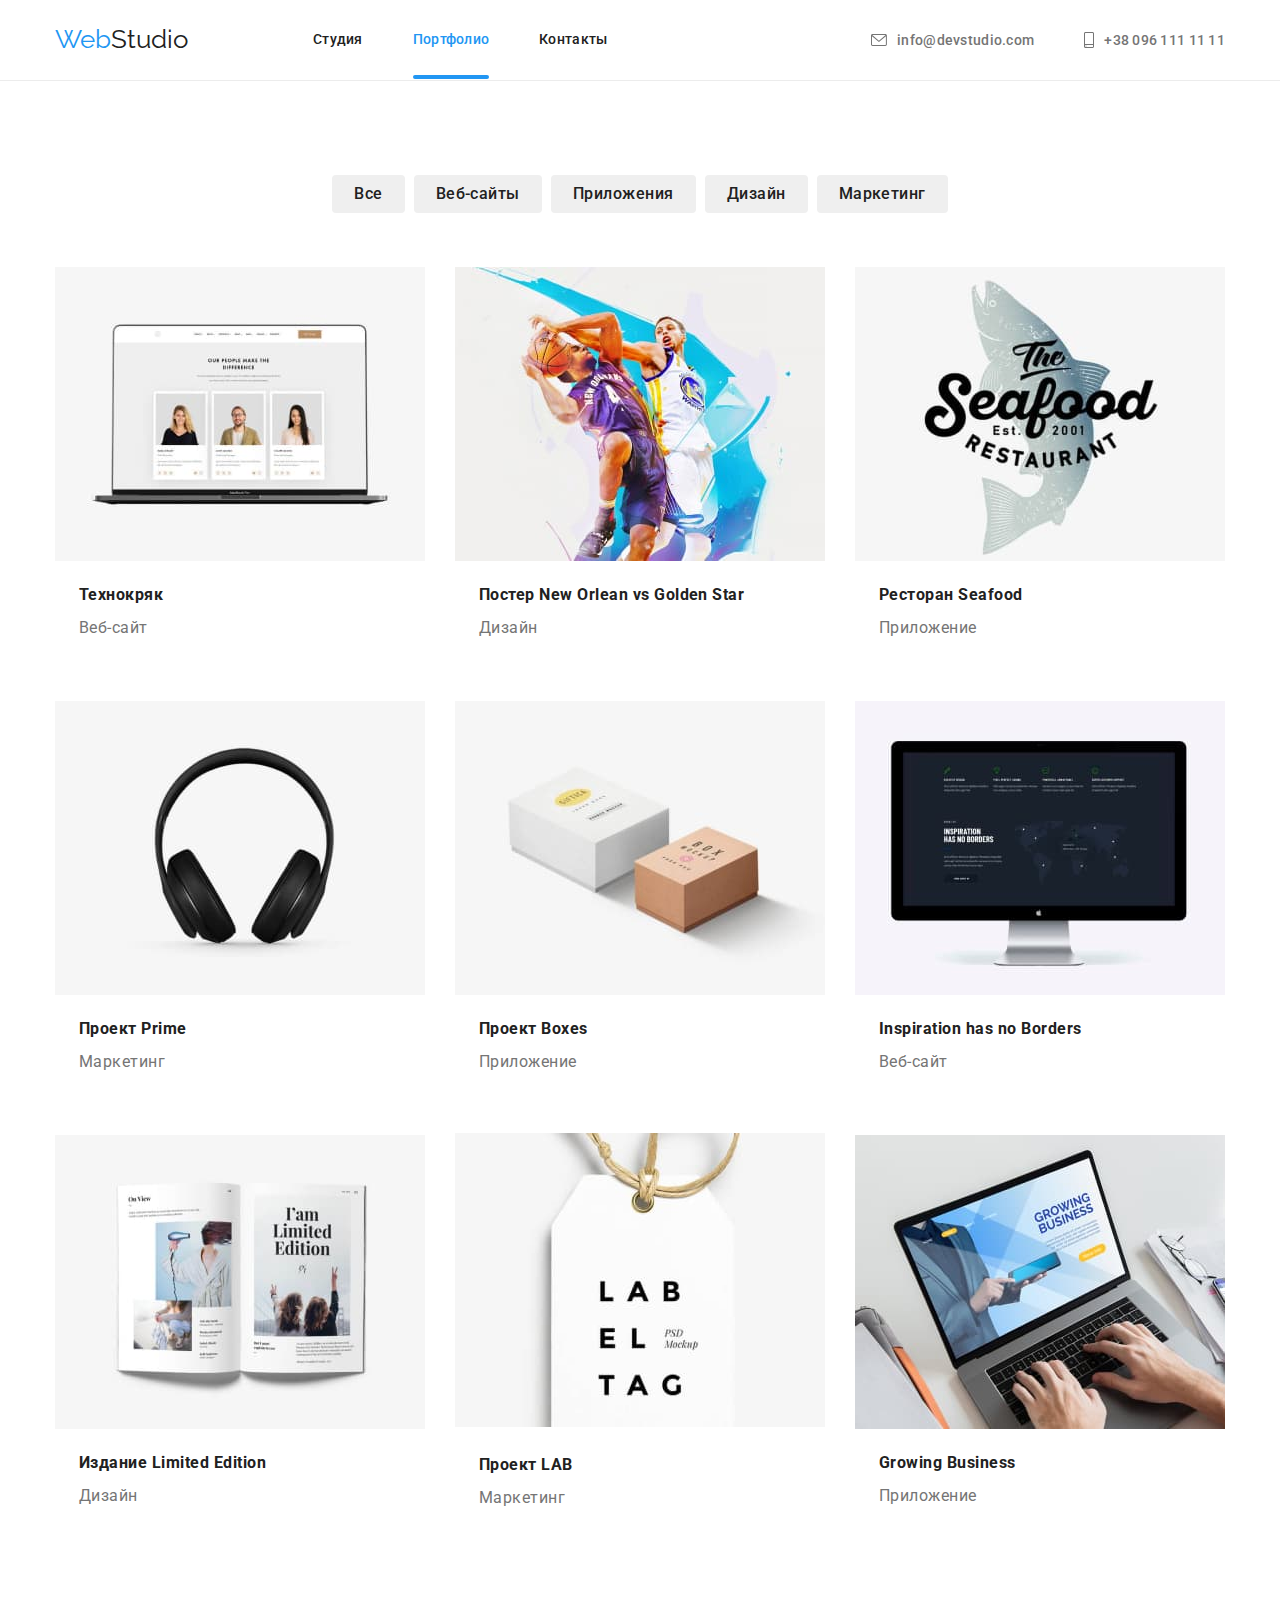
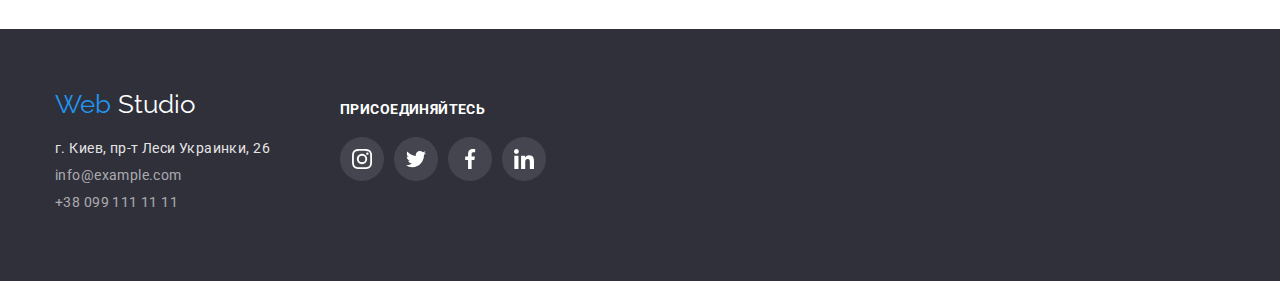
==== commit 877af82a: "hw 5 alpha 0.2" ====
--- a/portfolio.html
+++ b/portfolio.html
@@ -184,7 +184,7 @@
             </li>
             <li class="galeria-images">
               <a href="">
-                <div class="galeria-images__thumb">
+                <div class="a">
                   <p></p>
                   <img src="./pf-images/img8.jpg" width="370" alt="бирка" />
                 </div>
--- a/css/style.css
+++ b/css/style.css
@@ -458,7 +458,7 @@
   fill: #afb1b8;
   padding: 12px;
   border-radius: 50%;
-  transition-property: fill border-color background-color;
+  transition-property: fill border-color;
   transition-duration: 250ms;
   transition-timing-function: cubic-bezier(0.4, 0, 0.2, 1);
 }
@@ -579,7 +579,7 @@
     0px 2px 2px rgba(0, 0, 0, 0.12);
 }
 .button-item {
-  ransition-property: fill border;
+  transition-property: fill border;
   transition-duration: 250ms;
   transition-timing-function: cubic-bezier(0.4, 0, 0.2, 1);
 }
@@ -628,12 +628,38 @@
 .galeria-images {
   display: flex;
   align-items: center;
-  border: 1px solid #eeeeee;
+
   width: 370px;
+  height: 404px;
   margin-right: 30px;
   margin-bottom: 30px;
-  transition: transform 250ms cubic-bezier(0.4, 0, 0.2, 1),
-    box-shadow 250ms cubic-bezier(0.4, 0, 0.2, 1);
+}
+/* ховає обводку при фокусі в галереї */
+.galeria-images a:active,
+:hover,
+:focus {
+  outline: 0;
+  outline-offset: 0;
+}
+.galeria-images a:focus,
+.galeria-images a:hover {
+  box-shadow: 0px 1px 1px rgba(0, 0, 0, 0.12), 0px 4px 4px rgba(0, 0, 0, 0.06),
+    1px 4px 6px rgba(0, 0, 0, 0.16);
+  border: 1px solid #eeeeee;
+}
+
+.galeria-images:nth-child(3n) {
+  margin-right: 0;
+}
+.galeria-images:nth-last-child(-n + 3) {
+  margin-bottom: 0px;
+}
+.foto-discription {
+  padding: 20px 24px;
+  position: relative;
+}
+.foto-discription h3 {
+  margin-bottom: 4px;
 }
 .galeria-images__thumb {
   display: flex;
@@ -658,34 +684,10 @@
   transition: transform 250ms cubic-bezier(0.4, 0, 0.2, 1),
     opacity 250ms cubic-bezier(0.4, 0, 0.2, 1);
 }
-.galeria-images:hover .galeria-images__thumb p {
+.galeria-images a:hover .galeria-images__thumb p {
   transform: translateY(0);
 
   opacity: 1;
-}
-/* ховає обводку при фокусі в галереї */
-.galeria-images:active,
-:hover,
-:focus {
-  outline: 0;
-  outline-offset: 0;
-}
-.galeria-images:focus,
-.galeria-images:hover {
-  box-shadow: 0px 1px 1px rgba(0, 0, 0, 0.12), 0px 4px 4px rgba(0, 0, 0, 0.06),
-    1px 4px 6px rgba(0, 0, 0, 0.16);
-}
-.galeria-images:nth-child(3n) {
-  margin-right: 0;
-}
-.galeria-images:nth-last-child(-n + 3) {
-  margin-bottom: 0px;
-}
-.foto-discription {
-  padding: 20px 24px;
-}
-.foto-discription h3 {
-  margin-bottom: 4px;
 }
 
 /* modal+ backdrop */
@@ -704,7 +706,7 @@
   opacity: 0;
   pointer-events: none;
 }
-.backdrop .is-hidden .modal {
+.backdrop.is-hidden.modal {
   transform: translate(-50%, -50%) scale(1.1);
 }
 .modal {
@@ -713,12 +715,11 @@
   left: 50%;
   min-width: 528px;
   min-height: 581px;
+  box-shadow: 0px 1px 3px rgba(0, 0, 0, 0.12), 0px 1px 1px rgba(0, 0, 0, 0.14),
+    0px 2px 1px rgba(0, 0, 0, 0.2);
   background-color: var(--primary-white-color);
   transform: translate(-50%, -50%) scale(1);
   transition: transform 250ms cubic-bezier(0.4, 0, 0.2, 1);
-
-  box-shadow: 0px 1px 3px rgba(0, 0, 0, 0.12), 0px 1px 1px rgba(0, 0, 0, 0.14),
-    0px 2px 1px rgba(0, 0, 0, 0.2);
 }
 
 .modal-close {
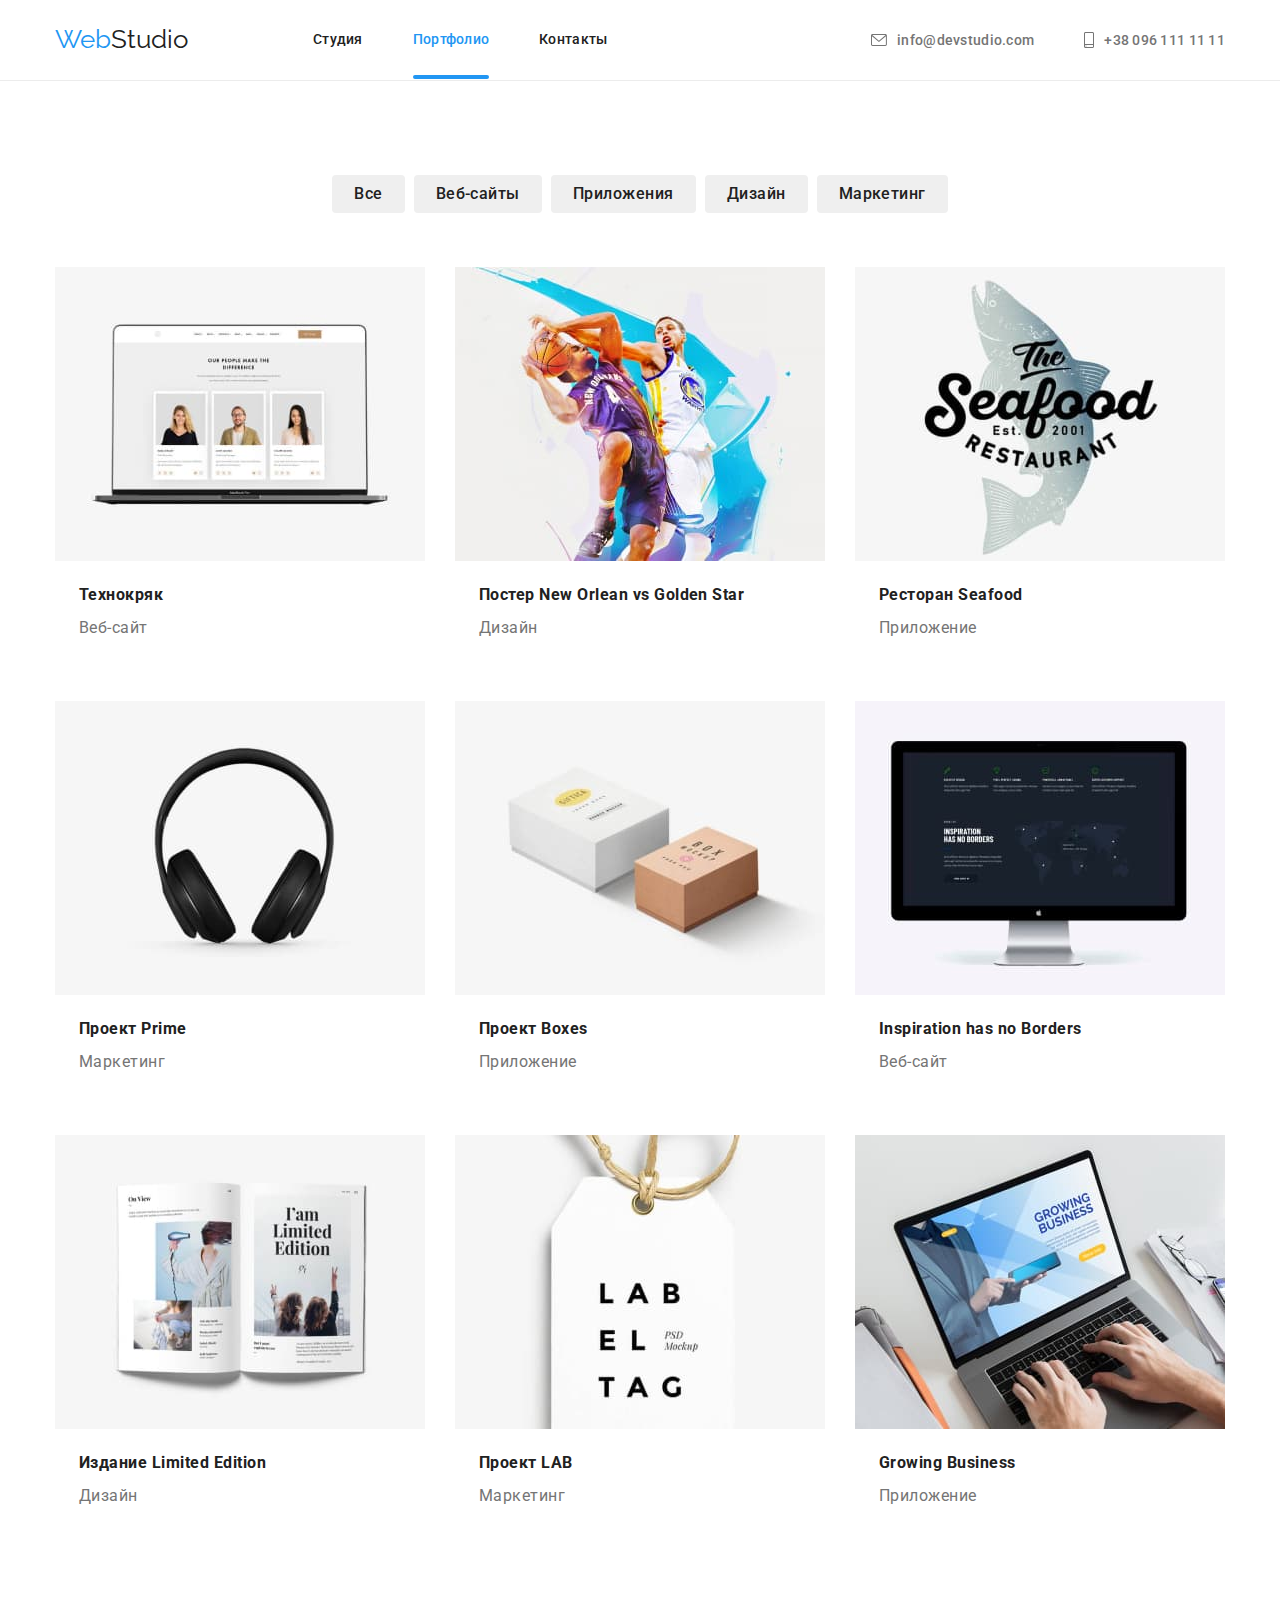
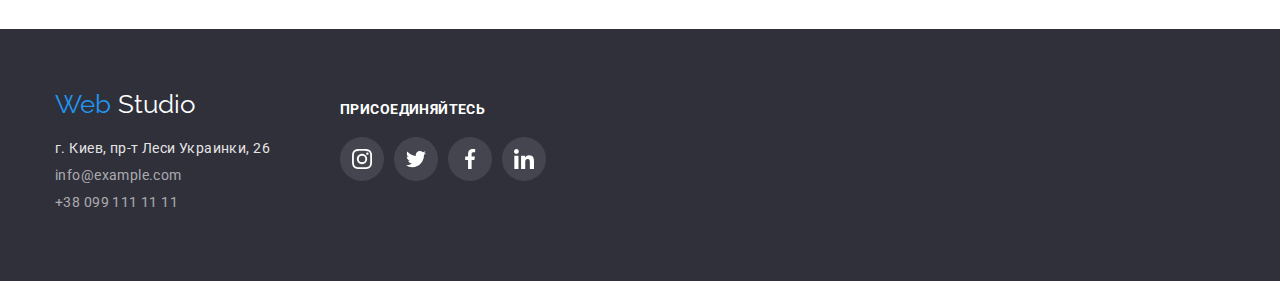
==== commit df09d0d7: "hw 5 alpha 0.3" ====
--- a/portfolio.html
+++ b/portfolio.html
@@ -184,7 +184,7 @@
             </li>
             <li class="galeria-images">
               <a href="">
-                <div class="a">
+                <div class="galeria-images__thumb">
                   <p></p>
                   <img src="./pf-images/img8.jpg" width="370" alt="бирка" />
                 </div>
--- a/css/style.css
+++ b/css/style.css
@@ -684,6 +684,7 @@
   transition: transform 250ms cubic-bezier(0.4, 0, 0.2, 1),
     opacity 250ms cubic-bezier(0.4, 0, 0.2, 1);
 }
+.galeria-images a:focus .galeria-images__thumb p,
 .galeria-images a:hover .galeria-images__thumb p {
   transform: translateY(0);
 
